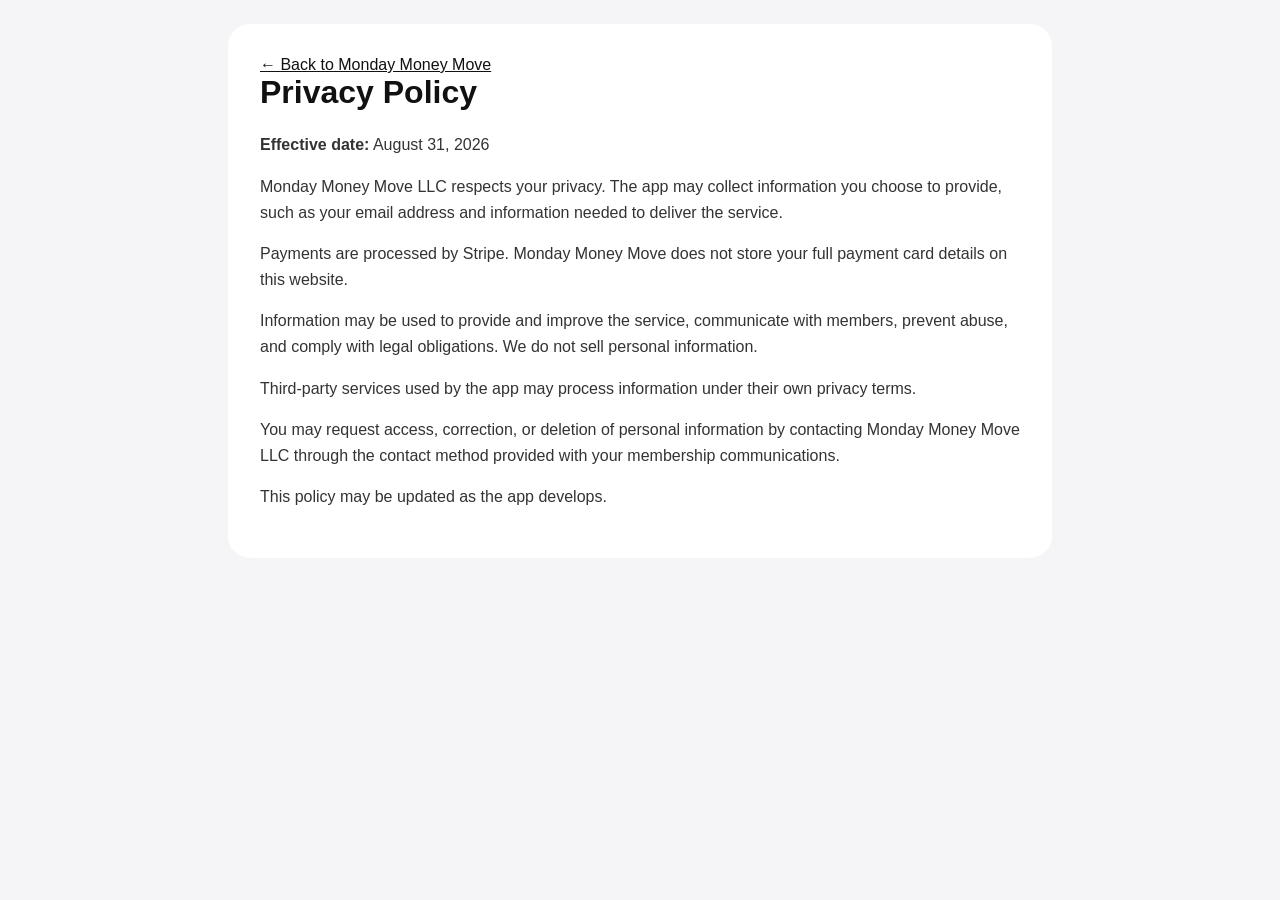
==== privacy.html @ 19fd8026 "Add privacy page" ====
<!DOCTYPE html><html lang="en"><head><meta charset="UTF-8"><meta name="viewport" content="width=device-width, initial-scale=1.0"><title>Privacy — Monday Money Move</title><style>body{font-family:-apple-system,BlinkMacSystemFont,"Segoe UI",Arial,sans-serif;background:#f5f5f7;color:#111;margin:0;padding:24px}.wrap{max-width:760px;margin:auto;background:white;padding:32px;border-radius:22px}a{color:#111}h1{margin-top:0}p,li{line-height:1.6;color:#333}</style></head><body><div class="wrap"><a href="index.html">← Back to Monday Money Move</a><h1>Privacy Policy</h1><p><strong>Effective date:</strong> August 31, 2026</p><p>Monday Money Move LLC respects your privacy. The app may collect information you choose to provide, such as your email address and information needed to deliver the service.</p><p>Payments are processed by Stripe. Monday Money Move does not store your full payment card details on this website.</p><p>Information may be used to provide and improve the service, communicate with members, prevent abuse, and comply with legal obligations. We do not sell personal information.</p><p>Third-party services used by the app may process information under their own privacy terms.</p><p>You may request access, correction, or deletion of personal information by contacting Monday Money Move LLC through the contact method provided with your membership communications.</p><p>This policy may be updated as the app develops.</p></div></body></html>
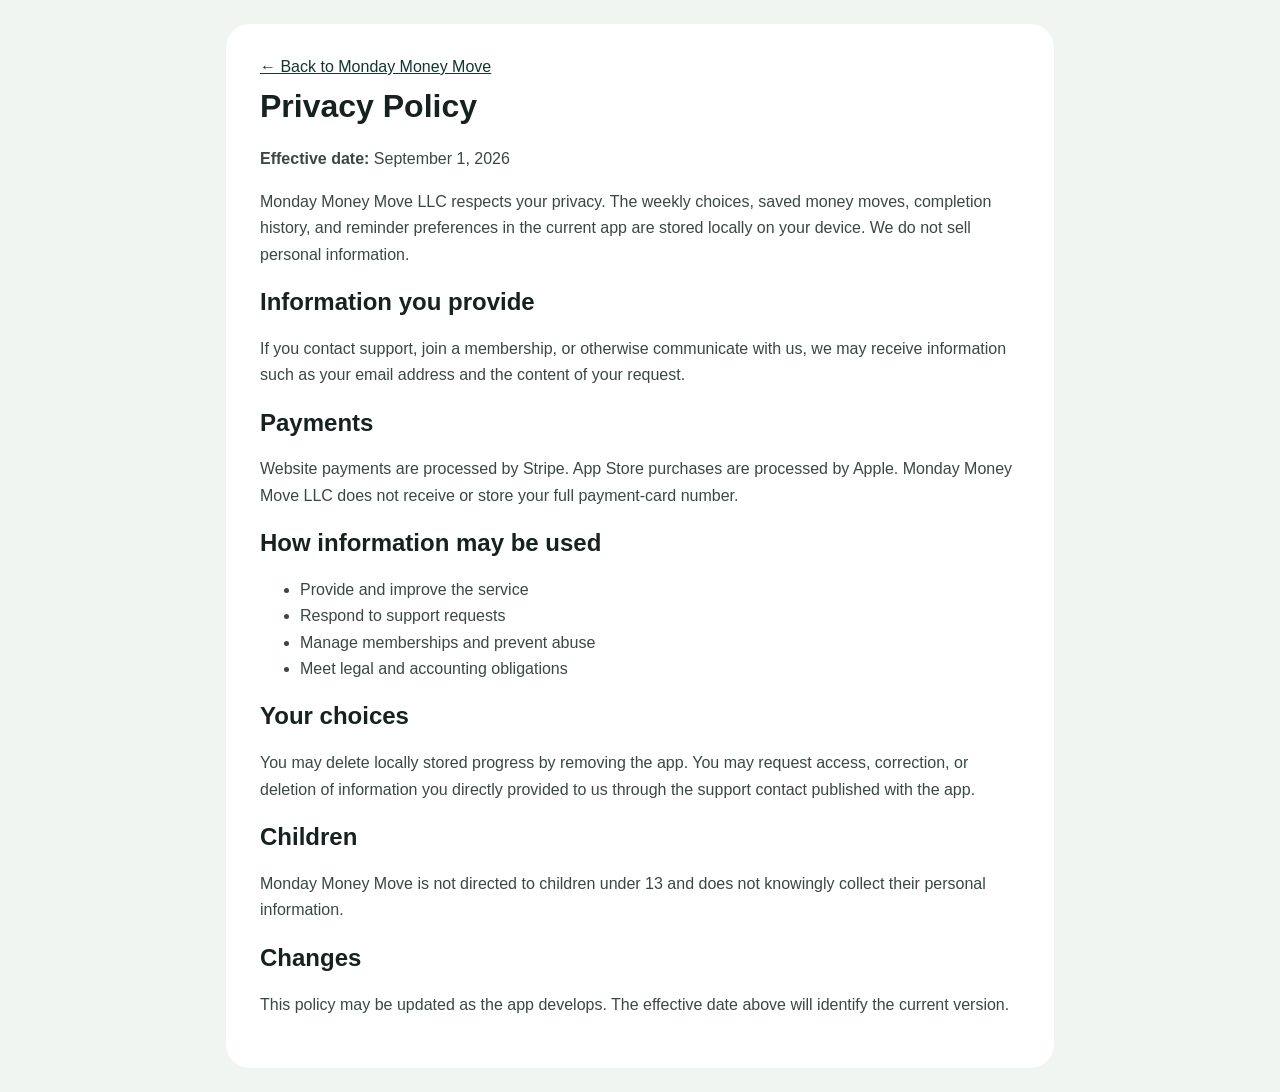
==== commit 795a2682: "Update privacy policy for native app and local storage" ====
--- a/privacy.html
+++ b/privacy.html
@@ -1 +1 @@
-<!DOCTYPE html><html lang="en"><head><meta charset="UTF-8"><meta name="viewport" content="width=device-width, initial-scale=1.0"><title>Privacy — Monday Money Move</title><style>body{font-family:-apple-system,BlinkMacSystemFont,"Segoe UI",Arial,sans-serif;background:#f5f5f7;color:#111;margin:0;padding:24px}.wrap{max-width:760px;margin:auto;background:white;padding:32px;border-radius:22px}a{color:#111}h1{margin-top:0}p,li{line-height:1.6;color:#333}</style></head><body><div class="wrap"><a href="index.html">← Back to Monday Money Move</a><h1>Privacy Policy</h1><p><strong>Effective date:</strong> August 31, 2026</p><p>Monday Money Move LLC respects your privacy. The app may collect information you choose to provide, such as your email address and information needed to deliver the service.</p><p>Payments are processed by Stripe. Monday Money Move does not store your full payment card details on this website.</p><p>Information may be used to provide and improve the service, communicate with members, prevent abuse, and comply with legal obligations. We do not sell personal information.</p><p>Third-party services used by the app may process information under their own privacy terms.</p><p>You may request access, correction, or deletion of personal information by contacting Monday Money Move LLC through the contact method provided with your membership communications.</p><p>This policy may be updated as the app develops.</p></div></body></html>+<!DOCTYPE html><html lang="en"><head><meta charset="UTF-8"><meta name="viewport" content="width=device-width,initial-scale=1"><title>Privacy — Monday Money Move</title><style>body{font-family:-apple-system,BlinkMacSystemFont,"Segoe UI",Arial,sans-serif;background:#f1f5f2;color:#17211f;margin:0;padding:24px}.wrap{max-width:760px;margin:auto;background:white;padding:34px;border-radius:24px}a{color:#16352f}h1{margin-top:12px}p,li{line-height:1.65;color:#3c4744}</style></head><body><div class="wrap"><a href="index.html">← Back to Monday Money Move</a><h1>Privacy Policy</h1><p><strong>Effective date:</strong> September 1, 2026</p><p>Monday Money Move LLC respects your privacy. The weekly choices, saved money moves, completion history, and reminder preferences in the current app are stored locally on your device. We do not sell personal information.</p><h2>Information you provide</h2><p>If you contact support, join a membership, or otherwise communicate with us, we may receive information such as your email address and the content of your request.</p><h2>Payments</h2><p>Website payments are processed by Stripe. App Store purchases are processed by Apple. Monday Money Move LLC does not receive or store your full payment-card number.</p><h2>How information may be used</h2><ul><li>Provide and improve the service</li><li>Respond to support requests</li><li>Manage memberships and prevent abuse</li><li>Meet legal and accounting obligations</li></ul><h2>Your choices</h2><p>You may delete locally stored progress by removing the app. You may request access, correction, or deletion of information you directly provided to us through the support contact published with the app.</p><h2>Children</h2><p>Monday Money Move is not directed to children under 13 and does not knowingly collect their personal information.</p><h2>Changes</h2><p>This policy may be updated as the app develops. The effective date above will identify the current version.</p></div></body></html>
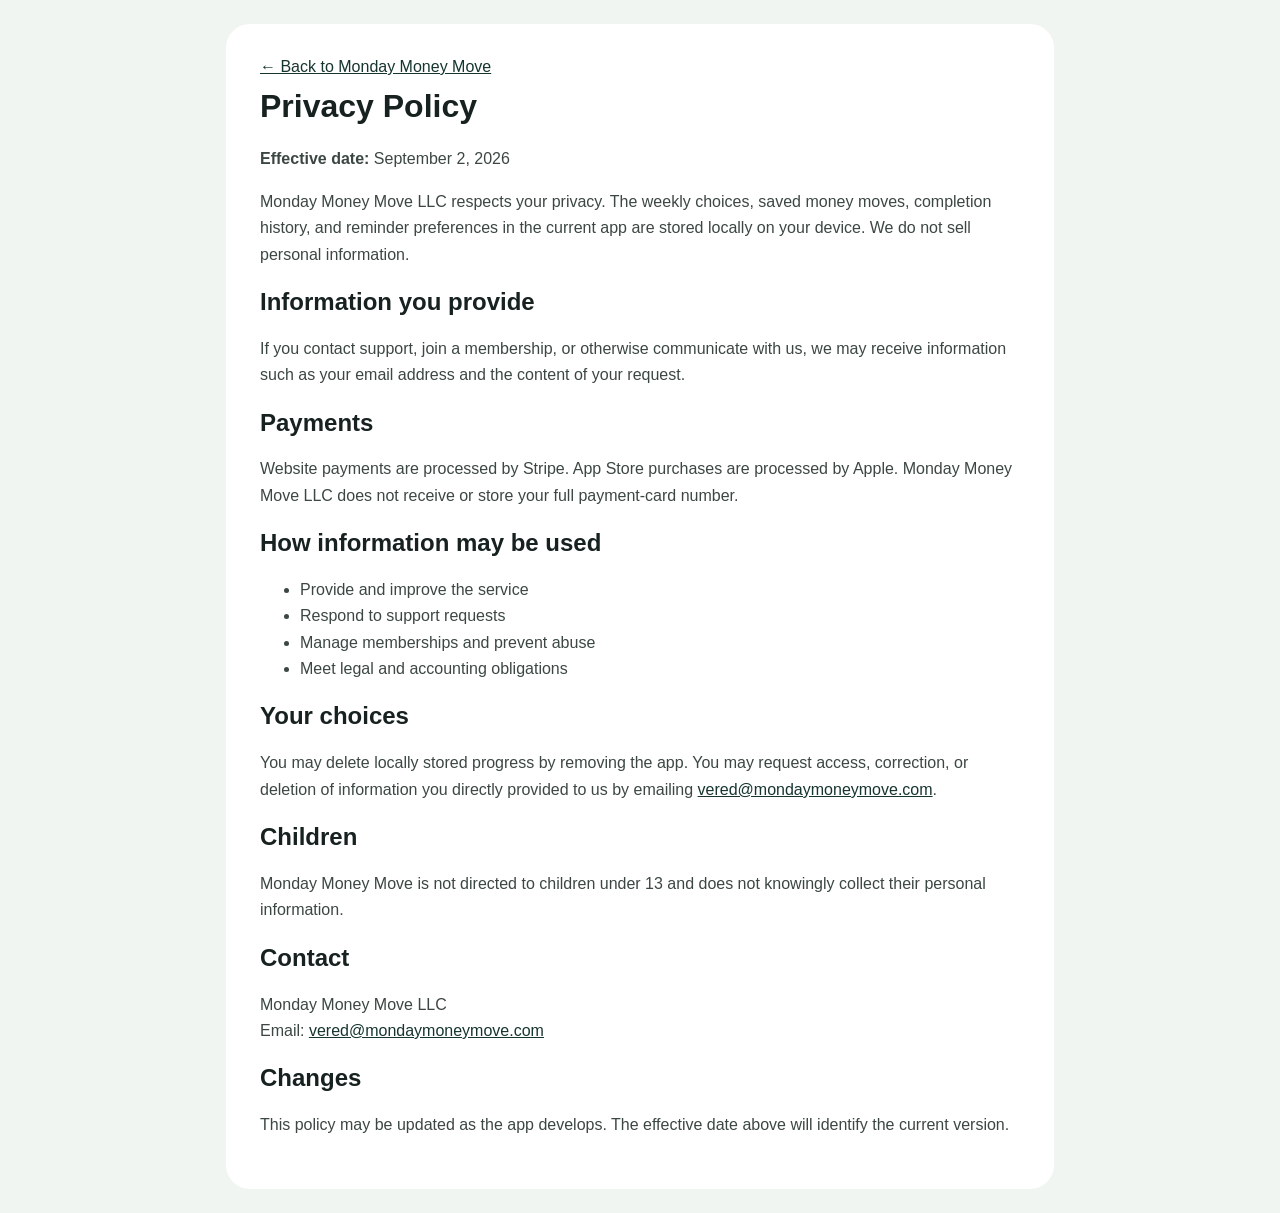
==== commit 7fe7e43b: "Add business contact to privacy policy" ====
--- a/privacy.html
+++ b/privacy.html
@@ -1 +1 @@
-<!DOCTYPE html><html lang="en"><head><meta charset="UTF-8"><meta name="viewport" content="width=device-width,initial-scale=1"><title>Privacy — Monday Money Move</title><style>body{font-family:-apple-system,BlinkMacSystemFont,"Segoe UI",Arial,sans-serif;background:#f1f5f2;color:#17211f;margin:0;padding:24px}.wrap{max-width:760px;margin:auto;background:white;padding:34px;border-radius:24px}a{color:#16352f}h1{margin-top:12px}p,li{line-height:1.65;color:#3c4744}</style></head><body><div class="wrap"><a href="index.html">← Back to Monday Money Move</a><h1>Privacy Policy</h1><p><strong>Effective date:</strong> September 1, 2026</p><p>Monday Money Move LLC respects your privacy. The weekly choices, saved money moves, completion history, and reminder preferences in the current app are stored locally on your device. We do not sell personal information.</p><h2>Information you provide</h2><p>If you contact support, join a membership, or otherwise communicate with us, we may receive information such as your email address and the content of your request.</p><h2>Payments</h2><p>Website payments are processed by Stripe. App Store purchases are processed by Apple. Monday Money Move LLC does not receive or store your full payment-card number.</p><h2>How information may be used</h2><ul><li>Provide and improve the service</li><li>Respond to support requests</li><li>Manage memberships and prevent abuse</li><li>Meet legal and accounting obligations</li></ul><h2>Your choices</h2><p>You may delete locally stored progress by removing the app. You may request access, correction, or deletion of information you directly provided to us through the support contact published with the app.</p><h2>Children</h2><p>Monday Money Move is not directed to children under 13 and does not knowingly collect their personal information.</p><h2>Changes</h2><p>This policy may be updated as the app develops. The effective date above will identify the current version.</p></div></body></html>+<!DOCTYPE html><html lang="en"><head><meta charset="UTF-8"><meta name="viewport" content="width=device-width,initial-scale=1"><title>Privacy — Monday Money Move</title><style>body{font-family:-apple-system,BlinkMacSystemFont,"Segoe UI",Arial,sans-serif;background:#f1f5f2;color:#17211f;margin:0;padding:24px}.wrap{max-width:760px;margin:auto;background:white;padding:34px;border-radius:24px}a{color:#16352f}h1{margin-top:12px}p,li{line-height:1.65;color:#3c4744}</style></head><body><div class="wrap"><a href="index.html">← Back to Monday Money Move</a><h1>Privacy Policy</h1><p><strong>Effective date:</strong> September 2, 2026</p><p>Monday Money Move LLC respects your privacy. The weekly choices, saved money moves, completion history, and reminder preferences in the current app are stored locally on your device. We do not sell personal information.</p><h2>Information you provide</h2><p>If you contact support, join a membership, or otherwise communicate with us, we may receive information such as your email address and the content of your request.</p><h2>Payments</h2><p>Website payments are processed by Stripe. App Store purchases are processed by Apple. Monday Money Move LLC does not receive or store your full payment-card number.</p><h2>How information may be used</h2><ul><li>Provide and improve the service</li><li>Respond to support requests</li><li>Manage memberships and prevent abuse</li><li>Meet legal and accounting obligations</li></ul><h2>Your choices</h2><p>You may delete locally stored progress by removing the app. You may request access, correction, or deletion of information you directly provided to us by emailing <a href="mailto:vered@mondaymoneymove.com">vered@mondaymoneymove.com</a>.</p><h2>Children</h2><p>Monday Money Move is not directed to children under 13 and does not knowingly collect their personal information.</p><h2>Contact</h2><p>Monday Money Move LLC<br>Email: <a href="mailto:vered@mondaymoneymove.com">vered@mondaymoneymove.com</a></p><h2>Changes</h2><p>This policy may be updated as the app develops. The effective date above will identify the current version.</p></div></body></html>
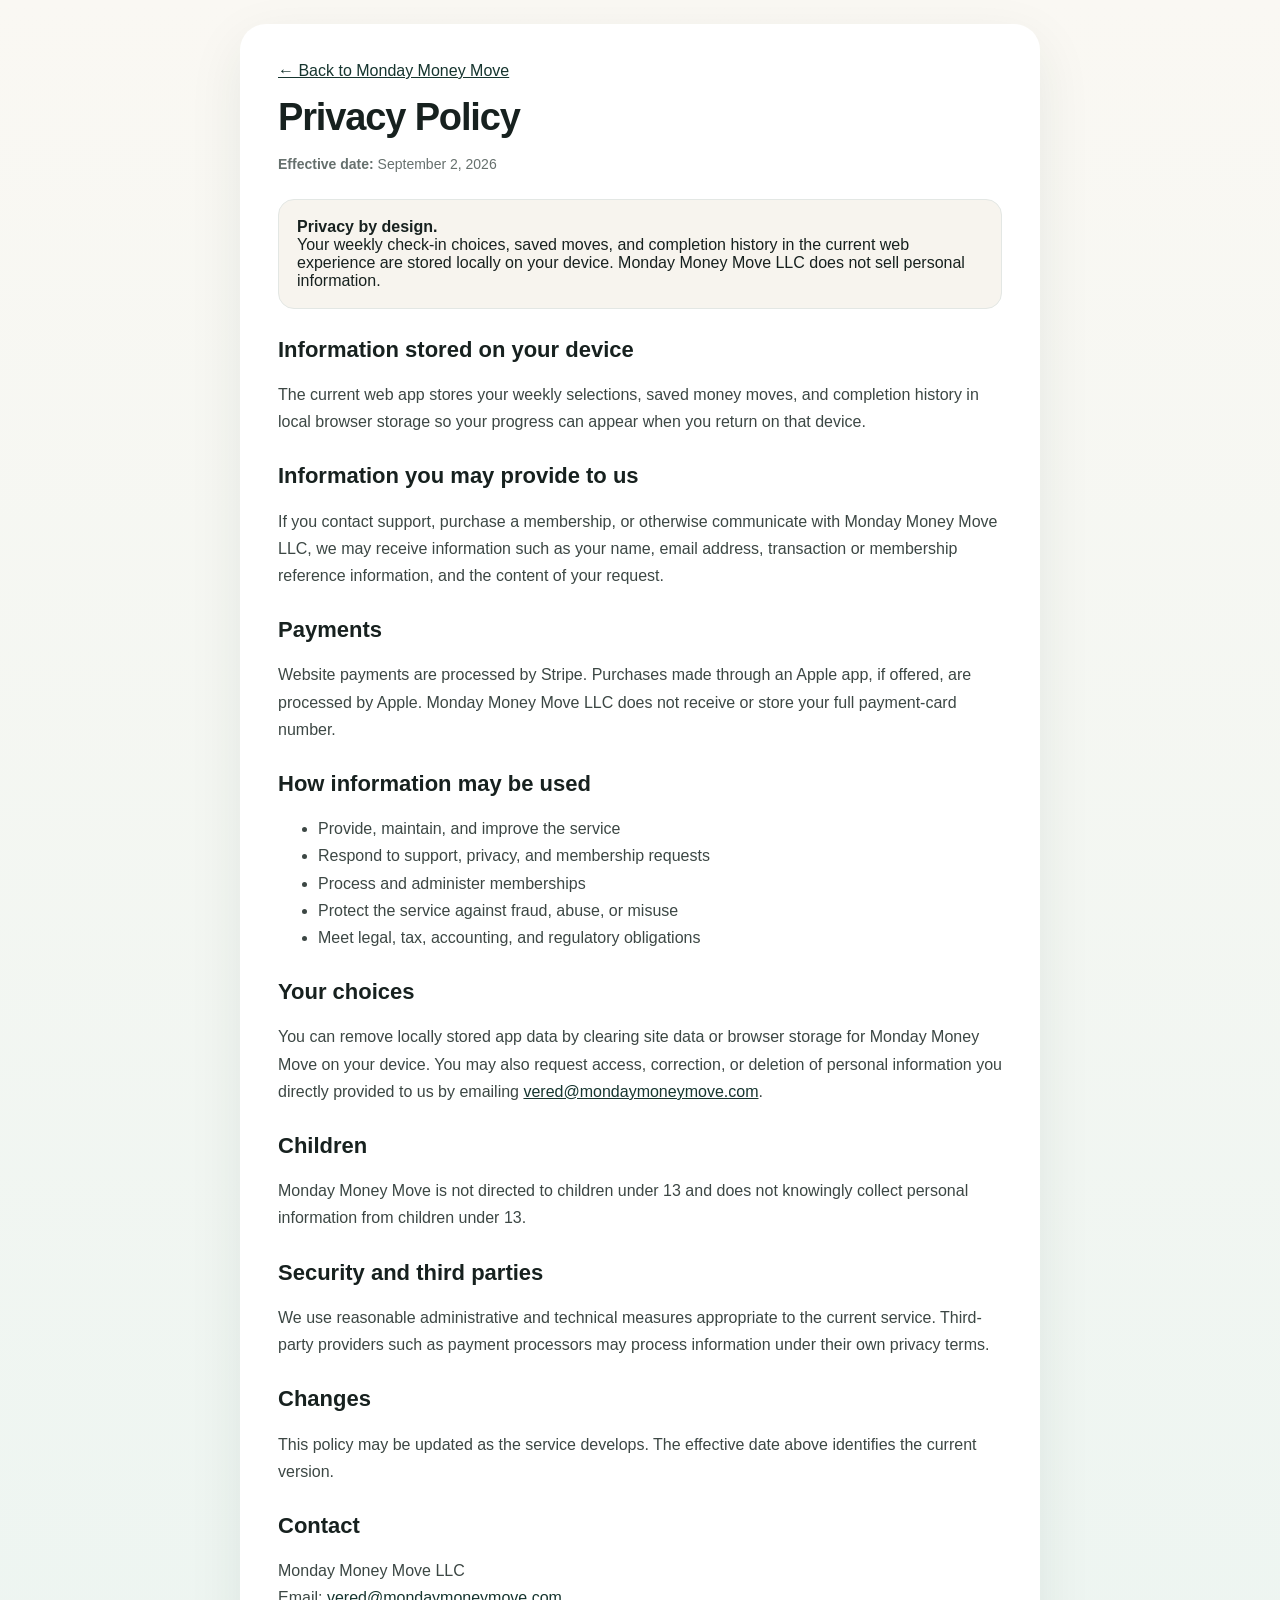
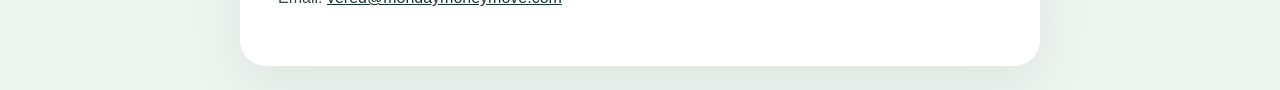
==== commit 78d44220: "Refine privacy policy and branding" ====
--- a/privacy.html
+++ b/privacy.html
@@ -1 +1 @@
-<!DOCTYPE html><html lang="en"><head><meta charset="UTF-8"><meta name="viewport" content="width=device-width,initial-scale=1"><title>Privacy — Monday Money Move</title><style>body{font-family:-apple-system,BlinkMacSystemFont,"Segoe UI",Arial,sans-serif;background:#f1f5f2;color:#17211f;margin:0;padding:24px}.wrap{max-width:760px;margin:auto;background:white;padding:34px;border-radius:24px}a{color:#16352f}h1{margin-top:12px}p,li{line-height:1.65;color:#3c4744}</style></head><body><div class="wrap"><a href="index.html">← Back to Monday Money Move</a><h1>Privacy Policy</h1><p><strong>Effective date:</strong> September 2, 2026</p><p>Monday Money Move LLC respects your privacy. The weekly choices, saved money moves, completion history, and reminder preferences in the current app are stored locally on your device. We do not sell personal information.</p><h2>Information you provide</h2><p>If you contact support, join a membership, or otherwise communicate with us, we may receive information such as your email address and the content of your request.</p><h2>Payments</h2><p>Website payments are processed by Stripe. App Store purchases are processed by Apple. Monday Money Move LLC does not receive or store your full payment-card number.</p><h2>How information may be used</h2><ul><li>Provide and improve the service</li><li>Respond to support requests</li><li>Manage memberships and prevent abuse</li><li>Meet legal and accounting obligations</li></ul><h2>Your choices</h2><p>You may delete locally stored progress by removing the app. You may request access, correction, or deletion of information you directly provided to us by emailing <a href="mailto:vered@mondaymoneymove.com">vered@mondaymoneymove.com</a>.</p><h2>Children</h2><p>Monday Money Move is not directed to children under 13 and does not knowingly collect their personal information.</p><h2>Contact</h2><p>Monday Money Move LLC<br>Email: <a href="mailto:vered@mondaymoneymove.com">vered@mondaymoneymove.com</a></p><h2>Changes</h2><p>This policy may be updated as the app develops. The effective date above will identify the current version.</p></div></body></html>+<!DOCTYPE html><html lang="en"><head><meta charset="UTF-8"><meta name="viewport" content="width=device-width,initial-scale=1,viewport-fit=cover"><meta name="theme-color" content="#16352f"><title>Privacy — Monday Money Move</title><style>:root{--ink:#17211f;--muted:#66706d;--green:#16352f;--cream:#f7f4ee;--line:#e3e7e4}*{box-sizing:border-box}body{font-family:-apple-system,BlinkMacSystemFont,"Segoe UI",Arial,sans-serif;background:linear-gradient(180deg,#faf8f3,#edf5f1);color:var(--ink);margin:0;padding:24px}.wrap{max-width:800px;margin:auto;background:#fff;padding:38px;border-radius:26px;box-shadow:0 18px 55px rgba(27,48,42,.08)}a{color:var(--green)}h1{font-size:38px;letter-spacing:-.03em;margin:16px 0 8px}h2{margin-top:28px;font-size:22px}p,li{line-height:1.7;color:#3c4744}.meta{color:var(--muted);font-size:14px}.notice{background:var(--cream);border:1px solid var(--line);padding:18px;border-radius:16px;margin:22px 0}@media(max-width:600px){body{padding:12px}.wrap{padding:25px 20px;border-radius:20px}h1{font-size:32px}}</style></head><body><main class="wrap"><a href="index.html">← Back to Monday Money Move</a><h1>Privacy Policy</h1><p class="meta"><strong>Effective date:</strong> September 2, 2026</p><div class="notice"><strong>Privacy by design.</strong><br>Your weekly check-in choices, saved moves, and completion history in the current web experience are stored locally on your device. Monday Money Move LLC does not sell personal information.</div><h2>Information stored on your device</h2><p>The current web app stores your weekly selections, saved money moves, and completion history in local browser storage so your progress can appear when you return on that device.</p><h2>Information you may provide to us</h2><p>If you contact support, purchase a membership, or otherwise communicate with Monday Money Move LLC, we may receive information such as your name, email address, transaction or membership reference information, and the content of your request.</p><h2>Payments</h2><p>Website payments are processed by Stripe. Purchases made through an Apple app, if offered, are processed by Apple. Monday Money Move LLC does not receive or store your full payment-card number.</p><h2>How information may be used</h2><ul><li>Provide, maintain, and improve the service</li><li>Respond to support, privacy, and membership requests</li><li>Process and administer memberships</li><li>Protect the service against fraud, abuse, or misuse</li><li>Meet legal, tax, accounting, and regulatory obligations</li></ul><h2>Your choices</h2><p>You can remove locally stored app data by clearing site data or browser storage for Monday Money Move on your device. You may also request access, correction, or deletion of personal information you directly provided to us by emailing <a href="mailto:vered@mondaymoneymove.com">vered@mondaymoneymove.com</a>.</p><h2>Children</h2><p>Monday Money Move is not directed to children under 13 and does not knowingly collect personal information from children under 13.</p><h2>Security and third parties</h2><p>We use reasonable administrative and technical measures appropriate to the current service. Third-party providers such as payment processors may process information under their own privacy terms.</p><h2>Changes</h2><p>This policy may be updated as the service develops. The effective date above identifies the current version.</p><h2>Contact</h2><p>Monday Money Move LLC<br>Email: <a href="mailto:vered@mondaymoneymove.com">vered@mondaymoneymove.com</a></p></main></body></html>
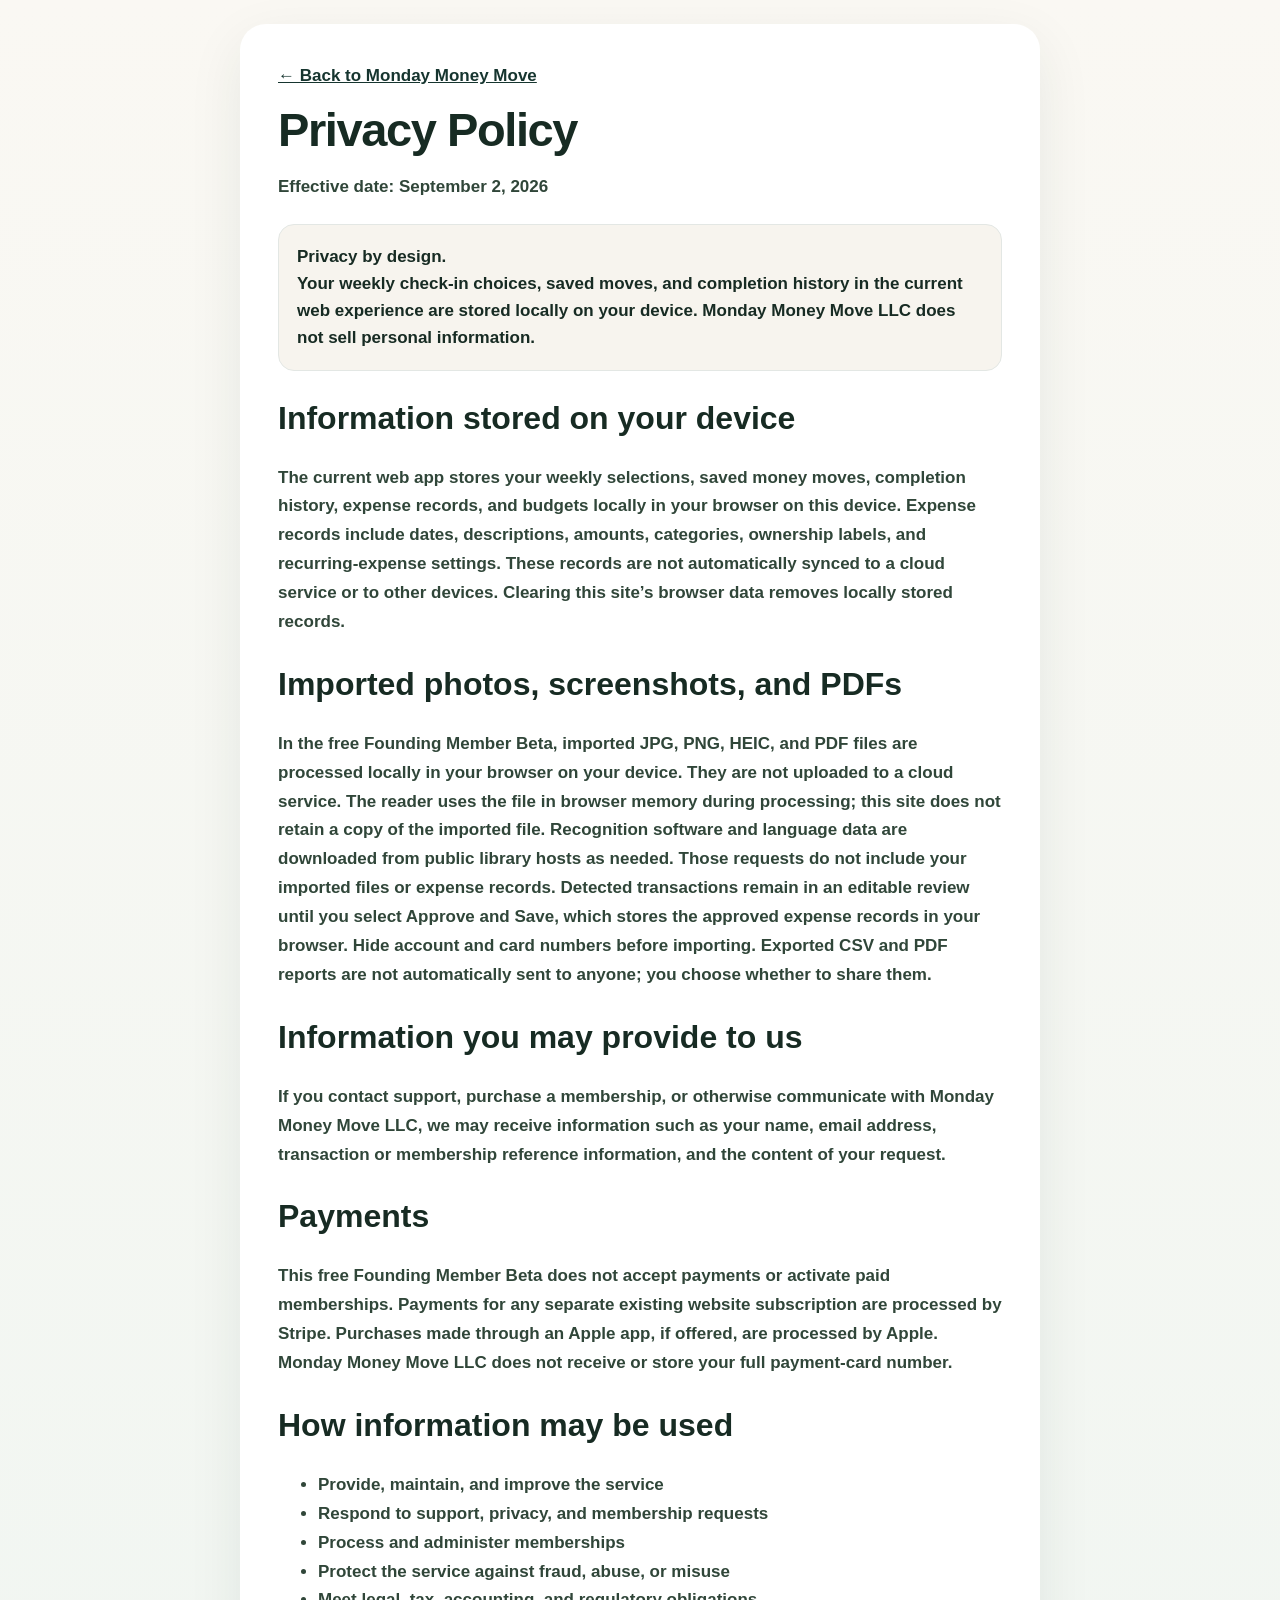
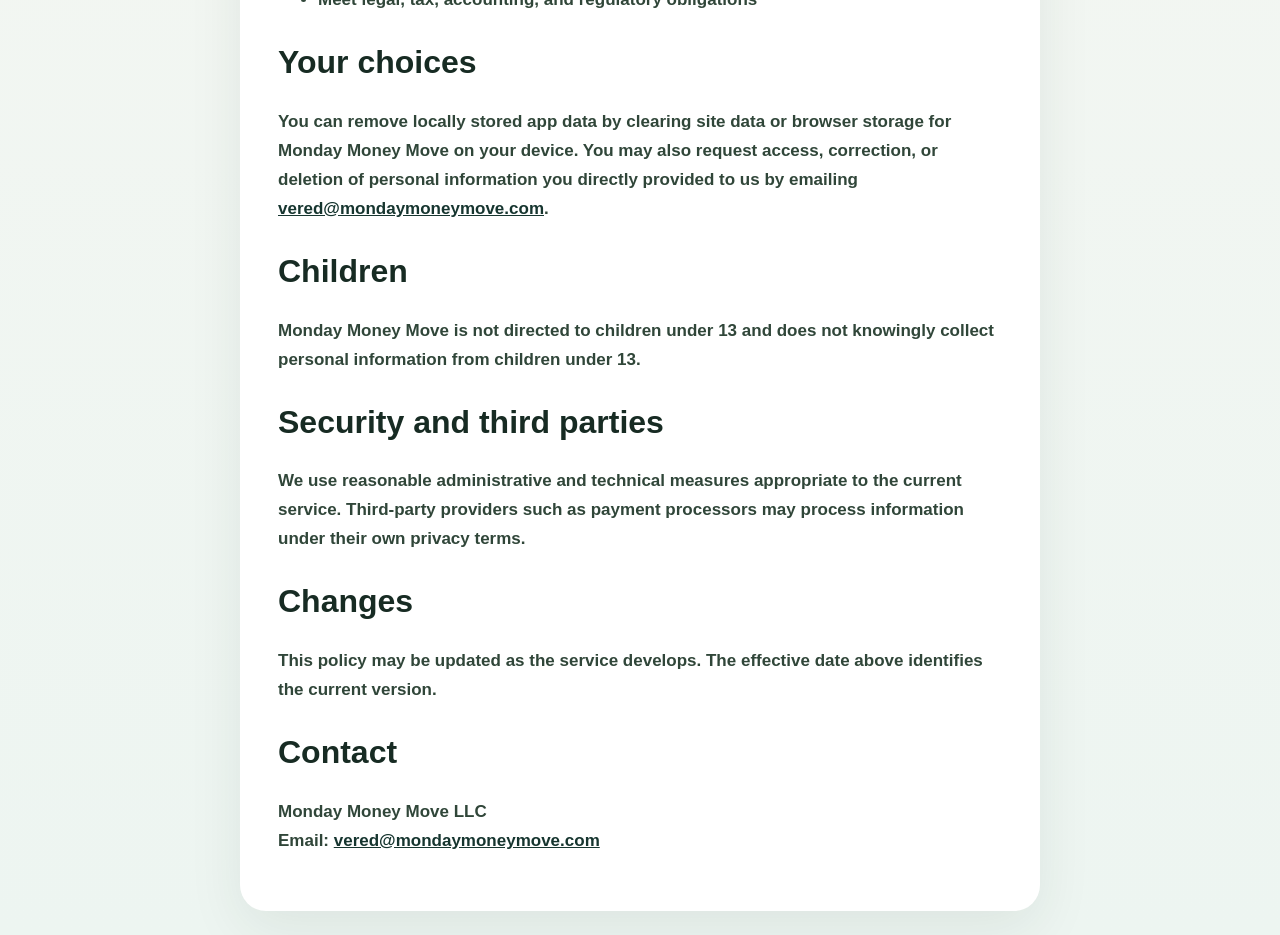
==== commit b29ad822: "Publish free Founding Member Beta: no checkout or paid activation; preserve spending and private imp" ====
--- a/privacy.html
+++ b/privacy.html
@@ -1 +1 @@
-<!DOCTYPE html><html lang="en"><head><meta charset="UTF-8"><meta name="viewport" content="width=device-width,initial-scale=1,viewport-fit=cover"><meta name="theme-color" content="#16352f"><title>Privacy — Monday Money Move</title><style>:root{--ink:#17211f;--muted:#66706d;--green:#16352f;--cream:#f7f4ee;--line:#e3e7e4}*{box-sizing:border-box}body{font-family:-apple-system,BlinkMacSystemFont,"Segoe UI",Arial,sans-serif;background:linear-gradient(180deg,#faf8f3,#edf5f1);color:var(--ink);margin:0;padding:24px}.wrap{max-width:800px;margin:auto;background:#fff;padding:38px;border-radius:26px;box-shadow:0 18px 55px rgba(27,48,42,.08)}a{color:var(--green)}h1{font-size:38px;letter-spacing:-.03em;margin:16px 0 8px}h2{margin-top:28px;font-size:22px}p,li{line-height:1.7;color:#3c4744}.meta{color:var(--muted);font-size:14px}.notice{background:var(--cream);border:1px solid var(--line);padding:18px;border-radius:16px;margin:22px 0}@media(max-width:600px){body{padding:12px}.wrap{padding:25px 20px;border-radius:20px}h1{font-size:32px}}</style></head><body><main class="wrap"><a href="index.html">← Back to Monday Money Move</a><h1>Privacy Policy</h1><p class="meta"><strong>Effective date:</strong> September 2, 2026</p><div class="notice"><strong>Privacy by design.</strong><br>Your weekly check-in choices, saved moves, and completion history in the current web experience are stored locally on your device. Monday Money Move LLC does not sell personal information.</div><h2>Information stored on your device</h2><p>The current web app stores your weekly selections, saved money moves, and completion history in local browser storage so your progress can appear when you return on that device.</p><h2>Information you may provide to us</h2><p>If you contact support, purchase a membership, or otherwise communicate with Monday Money Move LLC, we may receive information such as your name, email address, transaction or membership reference information, and the content of your request.</p><h2>Payments</h2><p>Website payments are processed by Stripe. Purchases made through an Apple app, if offered, are processed by Apple. Monday Money Move LLC does not receive or store your full payment-card number.</p><h2>How information may be used</h2><ul><li>Provide, maintain, and improve the service</li><li>Respond to support, privacy, and membership requests</li><li>Process and administer memberships</li><li>Protect the service against fraud, abuse, or misuse</li><li>Meet legal, tax, accounting, and regulatory obligations</li></ul><h2>Your choices</h2><p>You can remove locally stored app data by clearing site data or browser storage for Monday Money Move on your device. You may also request access, correction, or deletion of personal information you directly provided to us by emailing <a href="mailto:vered@mondaymoneymove.com">vered@mondaymoneymove.com</a>.</p><h2>Children</h2><p>Monday Money Move is not directed to children under 13 and does not knowingly collect personal information from children under 13.</p><h2>Security and third parties</h2><p>We use reasonable administrative and technical measures appropriate to the current service. Third-party providers such as payment processors may process information under their own privacy terms.</p><h2>Changes</h2><p>This policy may be updated as the service develops. The effective date above identifies the current version.</p><h2>Contact</h2><p>Monday Money Move LLC<br>Email: <a href="mailto:vered@mondaymoneymove.com">vered@mondaymoneymove.com</a></p></main></body></html>+<!DOCTYPE html><html lang="en"><head><meta charset="UTF-8"><meta name="viewport" content="width=device-width,initial-scale=1,viewport-fit=cover"><meta name="theme-color" content="#16352f"><title>Privacy — Monday Money Move</title><style>:root{--ink:#17211f;--muted:#66706d;--green:#16352f;--cream:#f7f4ee;--line:#e3e7e4}*{box-sizing:border-box}body{font-family:-apple-system,BlinkMacSystemFont,"Segoe UI",Arial,sans-serif;background:linear-gradient(180deg,#faf8f3,#edf5f1);color:var(--ink);margin:0;padding:24px}.wrap{max-width:800px;margin:auto;background:#fff;padding:38px;border-radius:26px;box-shadow:0 18px 55px rgba(27,48,42,.08)}a{color:var(--green)}h1{font-size:38px;letter-spacing:-.03em;margin:16px 0 8px}h2{margin-top:28px;font-size:22px}p,li{line-height:1.7;color:#3c4744}.meta{color:var(--muted);font-size:14px}.notice{background:var(--cream);border:1px solid var(--line);padding:18px;border-radius:16px;margin:22px 0}@media(max-width:600px){body{padding:12px}.wrap{padding:25px 20px;border-radius:20px}h1{font-size:32px}}</style><link rel="stylesheet" href="readability.css?v=2"></head><body><main class="wrap"><a href="index.html">← Back to Monday Money Move</a><h1>Privacy Policy</h1><p class="meta"><strong>Effective date:</strong> September 2, 2026</p><div class="notice"><strong>Privacy by design.</strong><br>Your weekly check-in choices, saved moves, and completion history in the current web experience are stored locally on your device. Monday Money Move LLC does not sell personal information.</div><h2>Information stored on your device</h2><p>The current web app stores your weekly selections, saved money moves, completion history, expense records, and budgets locally in your browser on this device. Expense records include dates, descriptions, amounts, categories, ownership labels, and recurring-expense settings. These records are not automatically synced to a cloud service or to other devices. Clearing this site’s browser data removes locally stored records.</p><h2>Imported photos, screenshots, and PDFs</h2><p>In the free Founding Member Beta, imported JPG, PNG, HEIC, and PDF files are processed locally in your browser on your device. They are not uploaded to a cloud service. The reader uses the file in browser memory during processing; this site does not retain a copy of the imported file. Recognition software and language data are downloaded from public library hosts as needed. Those requests do not include your imported files or expense records. Detected transactions remain in an editable review until you select Approve and Save, which stores the approved expense records in your browser. Hide account and card numbers before importing. Exported CSV and PDF reports are not automatically sent to anyone; you choose whether to share them.</p><h2>Information you may provide to us</h2><p>If you contact support, purchase a membership, or otherwise communicate with Monday Money Move LLC, we may receive information such as your name, email address, transaction or membership reference information, and the content of your request.</p><h2>Payments</h2><p>This free Founding Member Beta does not accept payments or activate paid memberships. Payments for any separate existing website subscription are processed by Stripe. Purchases made through an Apple app, if offered, are processed by Apple. Monday Money Move LLC does not receive or store your full payment-card number.</p><h2>How information may be used</h2><ul><li>Provide, maintain, and improve the service</li><li>Respond to support, privacy, and membership requests</li><li>Process and administer memberships</li><li>Protect the service against fraud, abuse, or misuse</li><li>Meet legal, tax, accounting, and regulatory obligations</li></ul><h2>Your choices</h2><p>You can remove locally stored app data by clearing site data or browser storage for Monday Money Move on your device. You may also request access, correction, or deletion of personal information you directly provided to us by emailing <a href="mailto:vered@mondaymoneymove.com">vered@mondaymoneymove.com</a>.</p><h2>Children</h2><p>Monday Money Move is not directed to children under 13 and does not knowingly collect personal information from children under 13.</p><h2>Security and third parties</h2><p>We use reasonable administrative and technical measures appropriate to the current service. Third-party providers such as payment processors may process information under their own privacy terms.</p><h2>Changes</h2><p>This policy may be updated as the service develops. The effective date above identifies the current version.</p><h2>Contact</h2><p>Monday Money Move LLC<br>Email: <a href="mailto:vered@mondaymoneymove.com">vered@mondaymoneymove.com</a></p></main></body></html>
--- a/readability.css
+++ b/readability.css
@@ -0,0 +1,2 @@
+/* Shared readability refinements. Existing colors, assets and page functions remain. */
+:root{--muted:#3d5048;--ink:#172b23}body{font-size:17px;font-weight:550;line-height:1.6}p,li{font-weight:550}h1,h2,h3{font-weight:850}a{font-weight:750}button,.button{font-weight:800;line-height:1.35}button,a,input,select,summary{touch-action:manipulation}a:focus-visible,button:focus-visible,summary:focus-visible{outline:3px solid #8b682c;outline-offset:4px}.small,small,.meta,.trust,.footer,.disclaimer,.history-copy,.stat span{font-size:15px;font-weight:550}.info p,.section-title p,.lead,.conversion p,.conversion li,.muted,.kicker{color:#344a3f;font-weight:600}.info p{font-size:17px;line-height:1.55}.eyebrow{color:#315c48;font-size:14px}.example p,.example small,.move p,.move small{color:#edf8f2}.disclaimer{color:#344a3f}.wrap p,.wrap li{color:#304639;font-size:17px;font-weight:550}.app{max-width:1120px}.card{padding:28px;margin-bottom:18px}.hero{padding:30px}.hero-grid{grid-template-columns:1.25fr .85fr;gap:24px}.hero-photo{height:225px;aspect-ratio:auto;object-fit:cover}.hero-photo-wrap:after{font-size:13px;padding:8px}.lead{font-size:20px;margin:12px 0 18px}h1{font-size:clamp(34px,4vw,47px);line-height:1.08}h2{font-size:clamp(26px,3vw,32px);line-height:1.2}.section-title{max-width:800px;margin-bottom:18px}.brand{position:sticky;top:0;z-index:10;display:grid;grid-template-columns:1fr auto;gap:10px 18px;background:#f7f4eef5;backdrop-filter:blur(12px);padding:12px 14px;margin:0 0 18px;border-bottom:1px solid #d1dcd4;border-radius:0 0 18px 18px}.brand-left{min-width:0}.logo{flex-shrink:0}.brand strong{font-size:20px}.brand span{font-size:14px;color:#344a3f}.site-nav{grid-column:1/-1;display:flex;justify-content:space-between;gap:10px}.site-nav a{color:#233e30;text-decoration:none;font-size:16px;font-weight:750;padding:7px 10px;border-radius:8px}.site-nav a:hover{background:#dff1e9}.brand .nav-cta{width:auto;margin:0;padding:13px 18px;font-size:16px;white-space:nowrap}.menu-toggle{display:none}.cta-row{display:flex;gap:12px;flex-wrap:wrap;align-items:center;margin-top:16px}.cta-row button,.cta-row .cta-link{width:auto;margin:0;flex:1;padding:15px 18px;text-align:center}.cta-link{display:inline-block;text-decoration:none;color:white;background:#16352f;border-radius:14px;font-weight:800;min-height:48px}.compare-grid{display:grid;grid-template-columns:1fr 1.3fr;gap:16px;margin-top:22px}.compare-grid .info{padding:22px}.paid-plan{border:2px solid #397562;background:#f1f7f2}.feature-list{display:grid;grid-template-columns:repeat(3,1fr);gap:12px;list-style:none;padding:0;margin:22px 0}.feature-list li{padding:15px 16px;background:#f1f6f2;border:1px solid #d5e1d7;border-radius:14px;color:#243e2f;font-size:17px;font-weight:700}.feature-list li:before{content:'✓ ';color:#235e3c;font-weight:900}.free-note{margin:12px 0 0;color:#344a3f;font-size:16px;font-weight:600}.plan-note{padding:13px 16px;background:#f7f4ee;border-radius:12px;color:#344a3f;font-size:15px}.faq-item{border-bottom:1px solid #d7e1d9;padding:13px 0}.faq-item summary{font-size:18px;font-weight:800;cursor:pointer;color:#193a28;padding:7px 0}.faq-item p{margin:10px 0 4px;color:#344a3f}.benefit-intro{font-size:19px;color:#344a3f}section[id]{scroll-margin-top:155px}dialog{border:1px solid #cbd9cf;border-radius:24px;max-width:480px;padding:28px;color:#172b23;background:#f7f4ee}dialog::backdrop{background:#142d2877}dialog p{font-size:17px}dialog button{width:auto}.trust{gap:10px 18px;margin-top:14px}.info{padding:18px}.info .num{margin-bottom:10px}@media(max-width:760px){.app{padding:0 12px 28px}.brand{padding:12px 10px;gap:10px;grid-template-columns:1fr auto}.brand strong{font-size:16px}.brand span{font-size:12px}.brand .logo{width:40px;height:40px;font-size:20px}.brand .nav-cta{grid-column:1/-1;width:100%;font-size:16px;padding:12px}.menu-toggle{display:block;width:auto;margin:0;padding:10px 13px;background:#dff1e9;color:#16352f;font-size:16px}.site-nav{display:none;grid-template-columns:1fr 1fr;gap:4px}.site-nav.is-open{display:grid}.site-nav a{padding:10px;font-size:16px}.card,.hero{padding:22px}.hero-grid{grid-template-columns:1fr;gap:18px}.hero-photo{height:180px}.hero-photo-wrap{max-width:480px;width:100%;margin:auto}.hero h1{font-size:35px}.lead{font-size:18px}.grid3,.grid2,.compare-grid{grid-template-columns:1fr}.feature-list{grid-template-columns:1fr 1fr;gap:9px}.feature-list li{font-size:16px;padding:12px}.cta-row{flex-direction:column;align-items:stretch}.cta-row button,.cta-row .cta-link{width:100%}.trust{display:flex}.trust span{margin:0}.small,small,.disclaimer,.footer{font-size:14px}.info p{font-size:17px}section[id]{scroll-margin-top:150px}}@media(max-width:390px){.feature-list{grid-template-columns:1fr}.brand span{max-width:200px}.brand strong{font-size:15px}.hero h1{font-size:32px}}@media(prefers-reduced-motion:reduce){html{scroll-behavior:auto!important}}@media print{.brand{position:static}.menu-toggle,.nav-cta{display:none}}
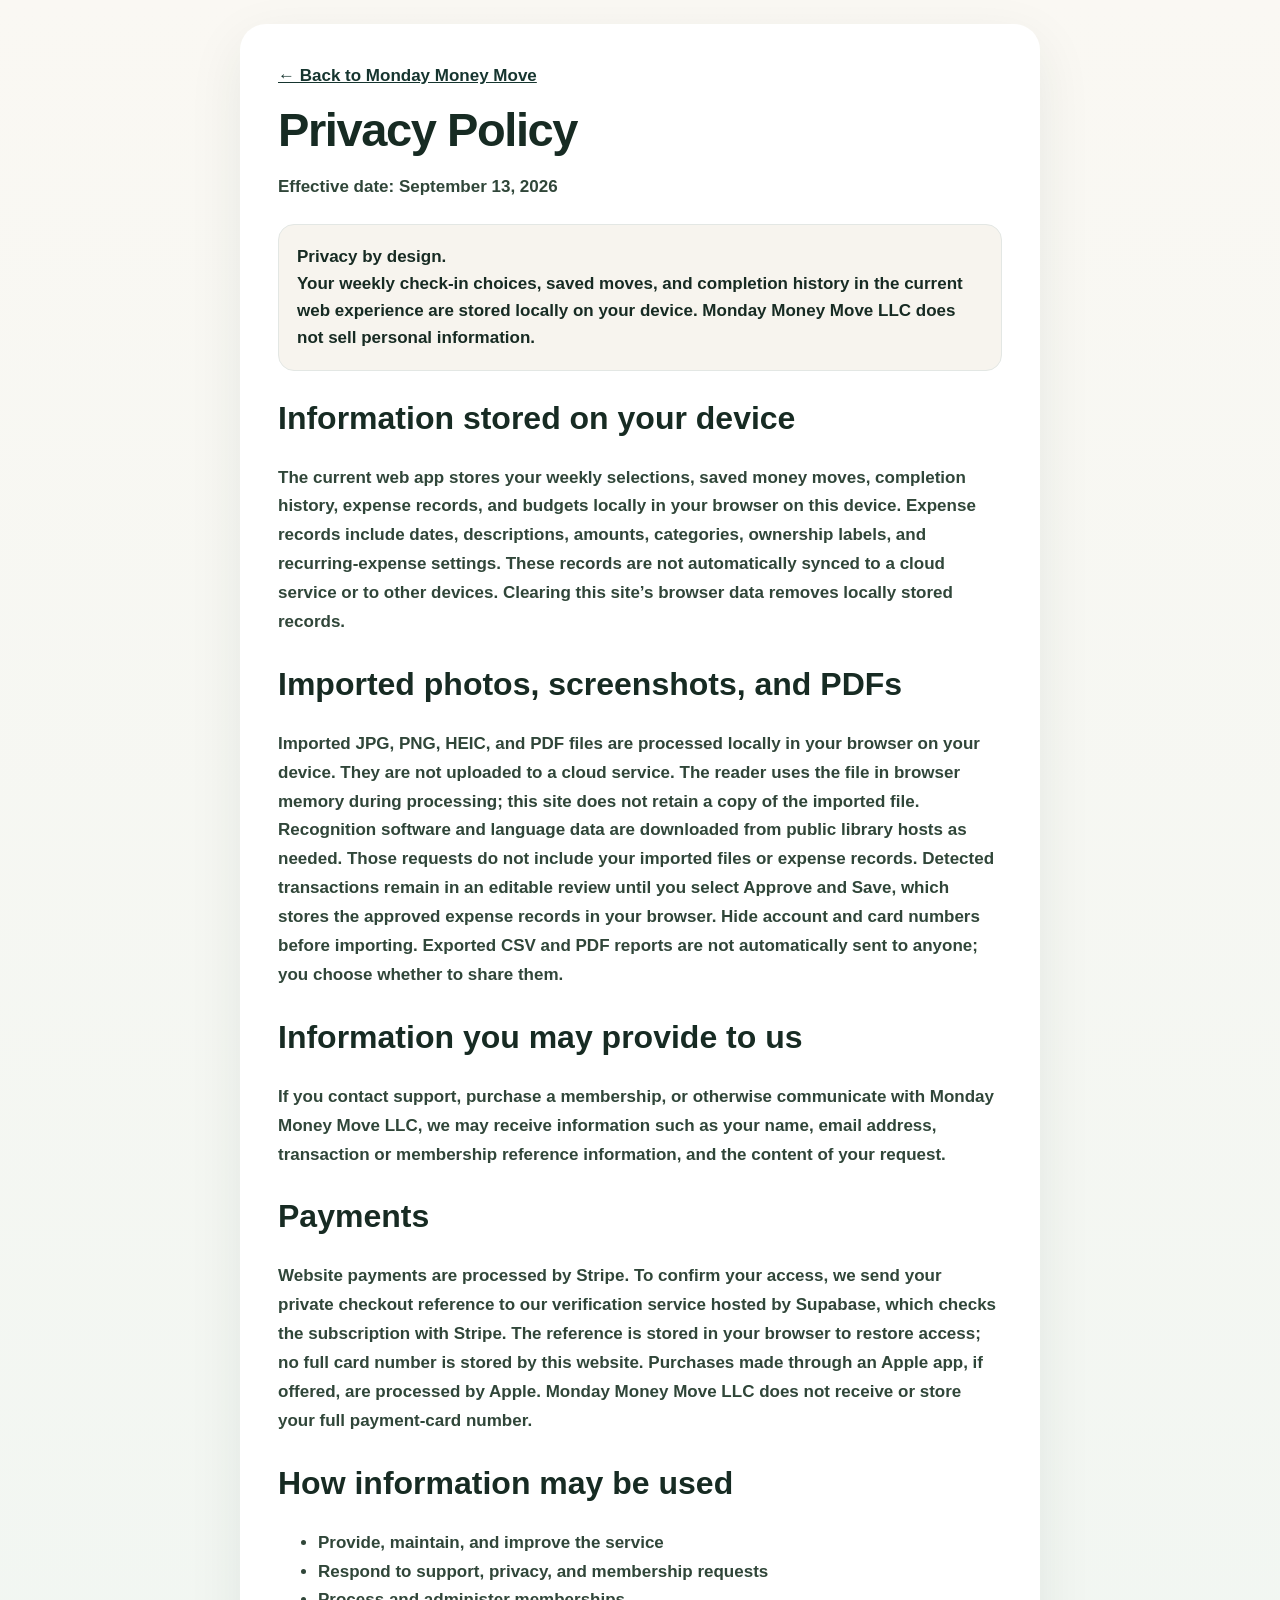
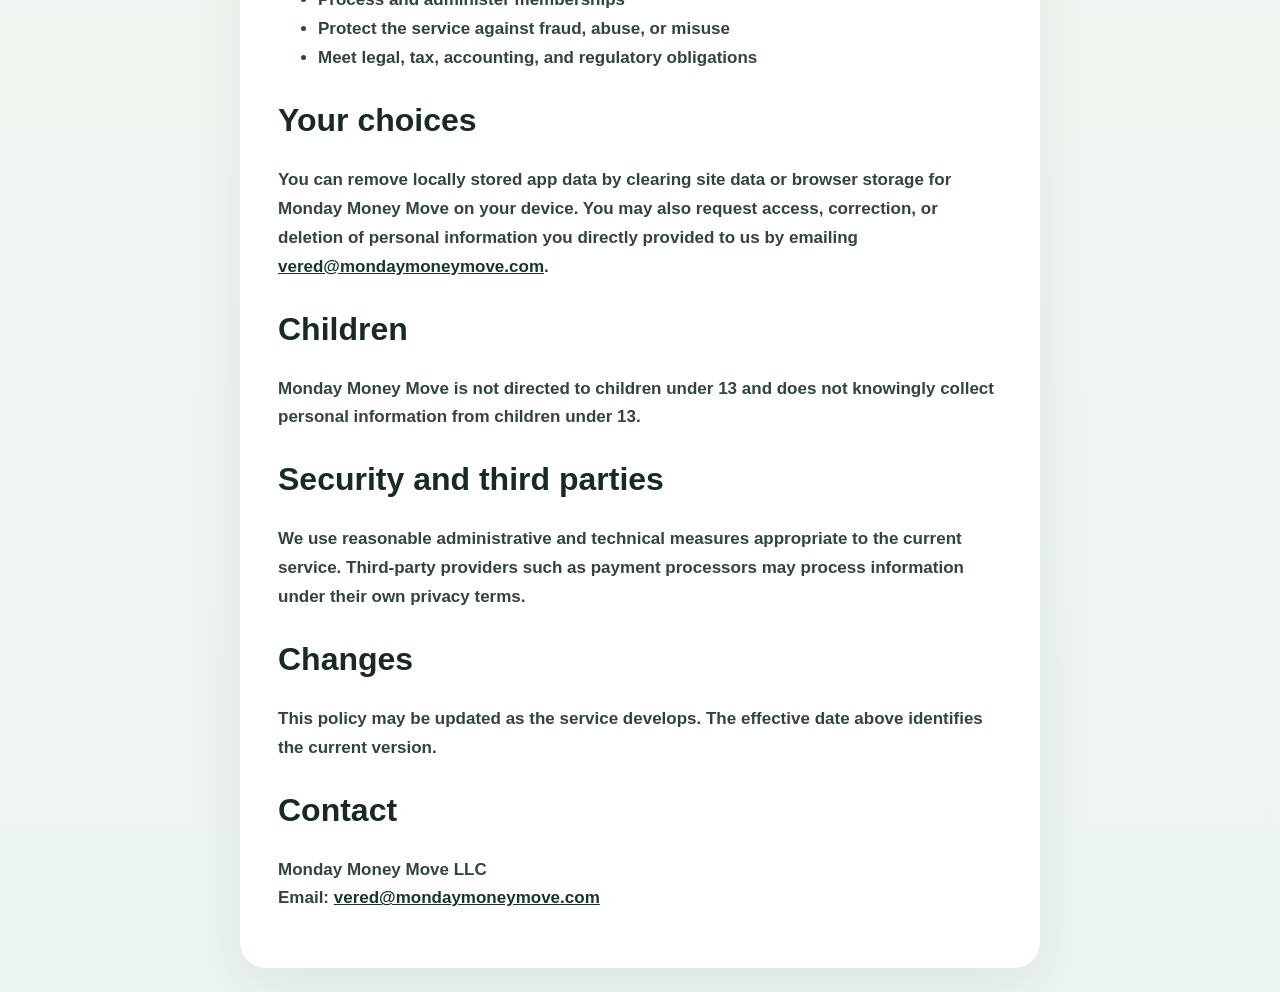
==== commit c4688702: "Activate seven-day trial and $9.99 monthly membership with verified access" ====
--- a/privacy.html
+++ b/privacy.html
@@ -1 +1 @@
-<!DOCTYPE html><html lang="en"><head><meta charset="UTF-8"><meta name="viewport" content="width=device-width,initial-scale=1,viewport-fit=cover"><meta name="theme-color" content="#16352f"><title>Privacy — Monday Money Move</title><style>:root{--ink:#17211f;--muted:#66706d;--green:#16352f;--cream:#f7f4ee;--line:#e3e7e4}*{box-sizing:border-box}body{font-family:-apple-system,BlinkMacSystemFont,"Segoe UI",Arial,sans-serif;background:linear-gradient(180deg,#faf8f3,#edf5f1);color:var(--ink);margin:0;padding:24px}.wrap{max-width:800px;margin:auto;background:#fff;padding:38px;border-radius:26px;box-shadow:0 18px 55px rgba(27,48,42,.08)}a{color:var(--green)}h1{font-size:38px;letter-spacing:-.03em;margin:16px 0 8px}h2{margin-top:28px;font-size:22px}p,li{line-height:1.7;color:#3c4744}.meta{color:var(--muted);font-size:14px}.notice{background:var(--cream);border:1px solid var(--line);padding:18px;border-radius:16px;margin:22px 0}@media(max-width:600px){body{padding:12px}.wrap{padding:25px 20px;border-radius:20px}h1{font-size:32px}}</style><link rel="stylesheet" href="readability.css?v=2"></head><body><main class="wrap"><a href="index.html">← Back to Monday Money Move</a><h1>Privacy Policy</h1><p class="meta"><strong>Effective date:</strong> September 2, 2026</p><div class="notice"><strong>Privacy by design.</strong><br>Your weekly check-in choices, saved moves, and completion history in the current web experience are stored locally on your device. Monday Money Move LLC does not sell personal information.</div><h2>Information stored on your device</h2><p>The current web app stores your weekly selections, saved money moves, completion history, expense records, and budgets locally in your browser on this device. Expense records include dates, descriptions, amounts, categories, ownership labels, and recurring-expense settings. These records are not automatically synced to a cloud service or to other devices. Clearing this site’s browser data removes locally stored records.</p><h2>Imported photos, screenshots, and PDFs</h2><p>In the free Founding Member Beta, imported JPG, PNG, HEIC, and PDF files are processed locally in your browser on your device. They are not uploaded to a cloud service. The reader uses the file in browser memory during processing; this site does not retain a copy of the imported file. Recognition software and language data are downloaded from public library hosts as needed. Those requests do not include your imported files or expense records. Detected transactions remain in an editable review until you select Approve and Save, which stores the approved expense records in your browser. Hide account and card numbers before importing. Exported CSV and PDF reports are not automatically sent to anyone; you choose whether to share them.</p><h2>Information you may provide to us</h2><p>If you contact support, purchase a membership, or otherwise communicate with Monday Money Move LLC, we may receive information such as your name, email address, transaction or membership reference information, and the content of your request.</p><h2>Payments</h2><p>This free Founding Member Beta does not accept payments or activate paid memberships. Payments for any separate existing website subscription are processed by Stripe. Purchases made through an Apple app, if offered, are processed by Apple. Monday Money Move LLC does not receive or store your full payment-card number.</p><h2>How information may be used</h2><ul><li>Provide, maintain, and improve the service</li><li>Respond to support, privacy, and membership requests</li><li>Process and administer memberships</li><li>Protect the service against fraud, abuse, or misuse</li><li>Meet legal, tax, accounting, and regulatory obligations</li></ul><h2>Your choices</h2><p>You can remove locally stored app data by clearing site data or browser storage for Monday Money Move on your device. You may also request access, correction, or deletion of personal information you directly provided to us by emailing <a href="mailto:vered@mondaymoneymove.com">vered@mondaymoneymove.com</a>.</p><h2>Children</h2><p>Monday Money Move is not directed to children under 13 and does not knowingly collect personal information from children under 13.</p><h2>Security and third parties</h2><p>We use reasonable administrative and technical measures appropriate to the current service. Third-party providers such as payment processors may process information under their own privacy terms.</p><h2>Changes</h2><p>This policy may be updated as the service develops. The effective date above identifies the current version.</p><h2>Contact</h2><p>Monday Money Move LLC<br>Email: <a href="mailto:vered@mondaymoneymove.com">vered@mondaymoneymove.com</a></p></main></body></html>+<!DOCTYPE html><html lang="en"><head><meta charset="UTF-8"><meta name="viewport" content="width=device-width,initial-scale=1,viewport-fit=cover"><meta name="theme-color" content="#16352f"><title>Privacy — Monday Money Move</title><style>:root{--ink:#17211f;--muted:#66706d;--green:#16352f;--cream:#f7f4ee;--line:#e3e7e4}*{box-sizing:border-box}body{font-family:-apple-system,BlinkMacSystemFont,"Segoe UI",Arial,sans-serif;background:linear-gradient(180deg,#faf8f3,#edf5f1);color:var(--ink);margin:0;padding:24px}.wrap{max-width:800px;margin:auto;background:#fff;padding:38px;border-radius:26px;box-shadow:0 18px 55px rgba(27,48,42,.08)}a{color:var(--green)}h1{font-size:38px;letter-spacing:-.03em;margin:16px 0 8px}h2{margin-top:28px;font-size:22px}p,li{line-height:1.7;color:#3c4744}.meta{color:var(--muted);font-size:14px}.notice{background:var(--cream);border:1px solid var(--line);padding:18px;border-radius:16px;margin:22px 0}@media(max-width:600px){body{padding:12px}.wrap{padding:25px 20px;border-radius:20px}h1{font-size:32px}}</style><link rel="stylesheet" href="readability.css?v=2"></head><body><main class="wrap"><a href="index.html">← Back to Monday Money Move</a><h1>Privacy Policy</h1><p class="meta"><strong>Effective date:</strong> September 13, 2026</p><div class="notice"><strong>Privacy by design.</strong><br>Your weekly check-in choices, saved moves, and completion history in the current web experience are stored locally on your device. Monday Money Move LLC does not sell personal information.</div><h2>Information stored on your device</h2><p>The current web app stores your weekly selections, saved money moves, completion history, expense records, and budgets locally in your browser on this device. Expense records include dates, descriptions, amounts, categories, ownership labels, and recurring-expense settings. These records are not automatically synced to a cloud service or to other devices. Clearing this site’s browser data removes locally stored records.</p><h2>Imported photos, screenshots, and PDFs</h2><p>Imported JPG, PNG, HEIC, and PDF files are processed locally in your browser on your device. They are not uploaded to a cloud service. The reader uses the file in browser memory during processing; this site does not retain a copy of the imported file. Recognition software and language data are downloaded from public library hosts as needed. Those requests do not include your imported files or expense records. Detected transactions remain in an editable review until you select Approve and Save, which stores the approved expense records in your browser. Hide account and card numbers before importing. Exported CSV and PDF reports are not automatically sent to anyone; you choose whether to share them.</p><h2>Information you may provide to us</h2><p>If you contact support, purchase a membership, or otherwise communicate with Monday Money Move LLC, we may receive information such as your name, email address, transaction or membership reference information, and the content of your request.</p><h2>Payments</h2><p>Website payments are processed by Stripe. To confirm your access, we send your private checkout reference to our verification service hosted by Supabase, which checks the subscription with Stripe. The reference is stored in your browser to restore access; no full card number is stored by this website. Purchases made through an Apple app, if offered, are processed by Apple. Monday Money Move LLC does not receive or store your full payment-card number.</p><h2>How information may be used</h2><ul><li>Provide, maintain, and improve the service</li><li>Respond to support, privacy, and membership requests</li><li>Process and administer memberships</li><li>Protect the service against fraud, abuse, or misuse</li><li>Meet legal, tax, accounting, and regulatory obligations</li></ul><h2>Your choices</h2><p>You can remove locally stored app data by clearing site data or browser storage for Monday Money Move on your device. You may also request access, correction, or deletion of personal information you directly provided to us by emailing <a href="mailto:vered@mondaymoneymove.com">vered@mondaymoneymove.com</a>.</p><h2>Children</h2><p>Monday Money Move is not directed to children under 13 and does not knowingly collect personal information from children under 13.</p><h2>Security and third parties</h2><p>We use reasonable administrative and technical measures appropriate to the current service. Third-party providers such as payment processors may process information under their own privacy terms.</p><h2>Changes</h2><p>This policy may be updated as the service develops. The effective date above identifies the current version.</p><h2>Contact</h2><p>Monday Money Move LLC<br>Email: <a href="mailto:vered@mondaymoneymove.com">vered@mondaymoneymove.com</a></p></main></body></html>
